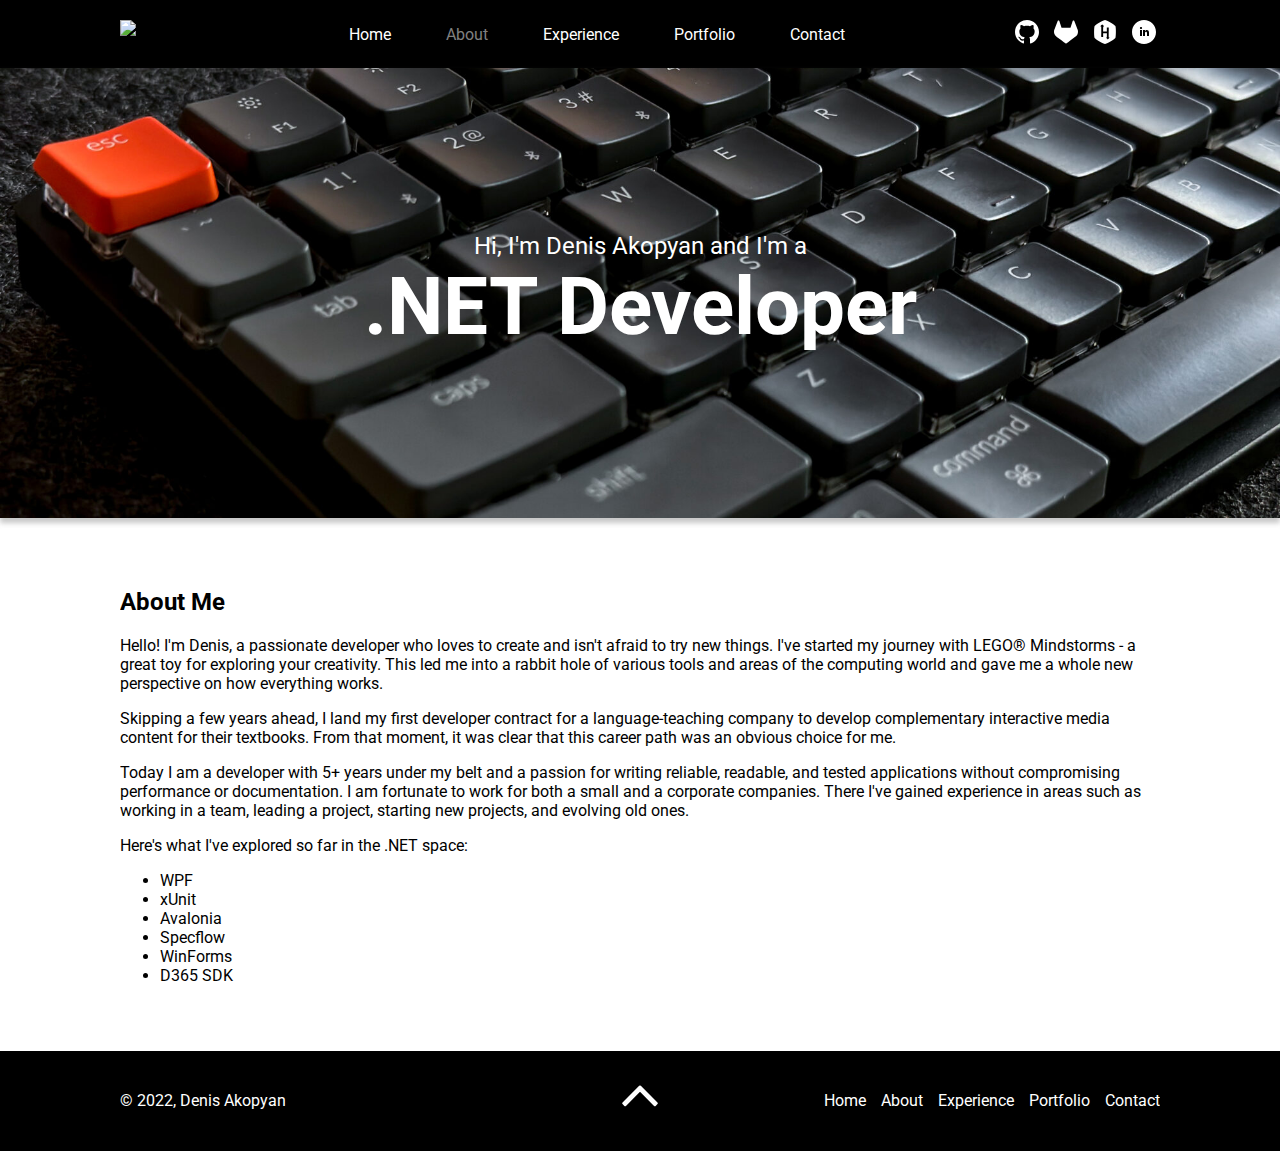
==== views/about.html @ 88c308e4 "Complete basic page style" ====
<!DOCTYPE html>
<html lang="en">
<head>
  <meta name="viewport" content="width=device-width, initial-scale=1">
  <link href='https://fonts.googleapis.com/css?family=Roboto' rel='stylesheet' type='text/css'>
  <link rel="apple-touch-icon" sizes="180x180" href="../images/apple-touch-icon.png">
  <link rel="icon" type="image/png" sizes="32x32" href="../images/favicon-32x32.png">
  <link rel="icon" type="image/png" sizes="16x16" href="../images/favicon-16x16.png">
  <link rel="manifest" href="/site.webmanifest">
  <link rel="stylesheet" type="text/css" href="../styles/global.css" />
  <link rel="stylesheet" type="text/css" media="print, speech" href="../styles/print.css" />
  <title class="title">About - Denis Akopyan</title>
</head>
<body>
<a id="top"></a>
<noscript>
  Your browser either does not support JavaScript, or has it disabled!
  For the best browsing experience of this website, please ensure Javascript is available.
</noscript>
<div id="css-warning">
  Your browser has CSS disabled.
  This breaks the style of the website and content filtering for its printed version.
</div>

<nav class="no-print">
  <div id="navContainer">
    <div class="logo">
      <img src="https://avatars.githubusercontent.com/u/16069996?v=4" width="64" height="64" alt="Logo" style="user-select: none; -webkit-user-drag: none"/>
    </div>
    <div class="menu">
      <a href="../index.html">Home</a>
      <a href="#" class="selected">About</a>
      <a href="./experience.html">Experience</a>
      <a href="./portfolio.html">Portfolio</a>
      <a href="./contacts.html">Contact</a>
    </div>
    <div class="socials-container">
      <a href="https://github.com/hailstorm75" aria-label="GitHub" target="_blank" rel="noreferrer">
        <svg xmlns="http://www.w3.org/2000/svg" width="24" height="24" viewBox="0 0 24 24">
          <title>GitHub</title>
          <path d="M12 0c-6.626 0-12 5.373-12 12 0 5.302 3.438 9.8 8.207 11.387.599.111.793-.261.793-.577v-2.234c-3.338.726-4.033-1.416-4.033-1.416-.546-1.387-1.333-1.756-1.333-1.756-1.089-.745.083-.729.083-.729 1.205.084 1.839 1.237 1.839 1.237 1.07 1.834 2.807 1.304 3.492.997.107-.775.418-1.305.762-1.604-2.665-.305-5.467-1.334-5.467-5.931 0-1.311.469-2.381 1.236-3.221-.124-.303-.535-1.524.117-3.176 0 0 1.008-.322 3.301 1.23.957-.266 1.983-.399 3.003-.404 1.02.005 2.047.138 3.006.404 2.291-1.552 3.297-1.23 3.297-1.23.653 1.653.242 2.874.118 3.176.77.84 1.235 1.911 1.235 3.221 0 4.609-2.807 5.624-5.479 5.921.43.372.823 1.102.823 2.222v3.293c0 .319.192.694.801.576 4.765-1.589 8.199-6.086 8.199-11.386 0-6.627-5.373-12-12-12z"/>
        </svg>
      </a>
      <a href="https://gitlab.com/hailstorm75" aria-label="GitLab" target="_blank" rel="noreferrer">
        <svg xmlns="http://www.w3.org/2000/svg" width="24" height="24" viewBox="0 0 512 512">
          <title>GitLab</title>
          <path d="M503.5 204.6L502.8 202.8L433.1 21.02C431.7 17.45 429.2 14.43 425.9 12.38C423.5 10.83 420.8 9.865 417.9 9.57C415 9.275 412.2 9.653 409.5 10.68C406.8 11.7 404.4 13.34 402.4 15.46C400.5 17.58 399.1 20.13 398.3 22.9L351.3 166.9H160.8L113.7 22.9C112.9 20.13 111.5 17.59 109.6 15.47C107.6 13.35 105.2 11.72 102.5 10.7C99.86 9.675 96.98 9.295 94.12 9.587C91.26 9.878 88.51 10.83 86.08 12.38C82.84 14.43 80.33 17.45 78.92 21.02L9.267 202.8L8.543 204.6C-1.484 230.8-2.72 259.6 5.023 286.6C12.77 313.5 29.07 337.3 51.47 354.2L51.74 354.4L52.33 354.8L158.3 434.3L210.9 474L242.9 498.2C246.6 500.1 251.2 502.5 255.9 502.5C260.6 502.5 265.2 500.1 268.9 498.2L300.9 474L353.5 434.3L460.2 354.4L460.5 354.1C482.9 337.2 499.2 313.5 506.1 286.6C514.7 259.6 513.5 230.8 503.5 204.6z"/>
        </svg>
      </a>
      <a href="https://www.hackerrank.com/denis_akopyan" aria-label="HackerRank" target="_blank" rel="noreferrer">
        <svg xmlns="http://www.w3.org/2000/svg" width="24" height="24" viewBox="0 0 512 512">
          <title>HackerRank</title>
          <path d="M477.5 128C463 103.05 285.13 0 256.16 0S49.25 102.79 34.84 128s-14.49 230.8 0 256 192.38 128 221.32 128S463 409.08 477.49 384s14.51-231 .01-256zM316.13 414.22c-4 0-40.91-35.77-38-38.69.87-.87 6.26-1.48 17.55-1.83 0-26.23.59-68.59.94-86.32 0-2-.44-3.43-.44-5.85h-79.93c0 7.1-.46 36.2 1.37 72.88.23 4.54-1.58 6-5.74 5.94-10.13 0-20.27-.11-30.41-.08-4.1 0-5.87-1.53-5.74-6.11.92-33.44 3-84-.15-212.67v-3.17c-9.67-.35-16.38-1-17.26-1.84-2.92-2.92 34.54-38.69 38.49-38.69s41.17 35.78 38.27 38.69c-.87.87-7.9 1.49-16.77 1.84v3.16c-2.42 25.75-2 79.59-2.63 105.39h80.26c0-4.55.39-34.74-1.2-83.64-.1-3.39.95-5.17 4.21-5.2 11.07-.08 22.15-.13 33.23-.06 3.46 0 4.57 1.72 4.5 5.38C333 354.64 336 341.29 336 373.69c8.87.35 16.82 1 17.69 1.84 2.88 2.91-33.62 38.69-37.58 38.69z"/>
        </svg>
      </a>
      <a href="https://www.linkedin.com/in/denis-akopyan-6b188b136/" aria-label="LinkedIn" target="_blank" rel="noreferrer">
        <svg xmlns="http://www.w3.org/2000/svg" width="24" height="24" viewBox="0 0 24 24">
          <title>LinkedIn</title>
          <path d="M12 0c-6.627 0-12 5.373-12 12s5.373 12 12 12 12-5.373 12-12-5.373-12-12-12zm-2 16h-2v-6h2v6zm-1-6.891c-.607 0-1.1-.496-1.1-1.109 0-.612.492-1.109 1.1-1.109s1.1.497 1.1 1.109c0 .613-.493 1.109-1.1 1.109zm8 6.891h-1.998v-2.861c0-1.881-2.002-1.722-2.002 0v2.861h-2v-6h2v1.093c.872-1.616 4-1.736 4 1.548v3.359z"/>
        </svg>
      </a>
    </div>
  </div>
</nav>
<header id="hero-header">
  <div class="header-content no-select">
    <div class="small-heading">
      Hi, I'm <span class="authorName">Denis Akopyan</span> and I'm a
    </div>
    <div class="large-heading">
      .NET Developer
    </div>
  </div>
</header>

<main>
  <section id="about-me">
    <div class="sectionContent">
      <h2>About Me</h2>
      <p>
        Hello! I'm Denis, a passionate developer who loves to create and isn't afraid to try new things.
        I've started my journey with LEGO&reg; Mindstorms - a great toy for exploring your creativity.
        This led me into a rabbit hole of various tools and areas of the computing world and gave me a whole new perspective on how everything works.
      </p>
      <p>
        Skipping a few years ahead, I land my first developer contract for a language-teaching company to develop complementary interactive media content for their textbooks.
        From that moment, it was clear that this career path was an obvious choice for me.
      </p>
      <p>
        Today I am a developer with 5+ years under my belt and a passion for writing reliable, readable, and tested applications without compromising performance or documentation.
        I am fortunate to work for both a small and a corporate companies. There I've gained experience in areas such as working in a team, leading a project, starting new projects, and evolving old ones.
      </p>
      <p>
        Here's what I've explored so far in the .NET space:
      </p>
      <ul class="twoColumns">
        <li>WPF</li>
        <li>xUnit</li>
        <li>Avalonia</li>
        <li>Specflow</li>
        <li>WinForms</li>
        <li>D365 SDK</li>
      </ul>
    </div>
  </section>
</main>
<footer>
  <div id="footer-container">
    <div id="copyright">
      &#169; 2022, Denis Akopyan
    </div>
    <div id="back-to-top">
      <a href="#top" aria-label="Back To Top">
        <svg width="64" height="64" viewBox="0 0 1792 1792" xmlns="http://www.w3.org/2000/svg">
          <title>Back To Top</title>
          <path d="M1395 1184q0 13-10 23l-50 50q-10 10-23 10t-23-10l-393-393-393 393q-10 10-23 10t-23-10l-50-50q-10-10-10-23t10-23l466-466q10-10 23-10t23 10l466 466q10 10 10 23z"/>
        </svg>
      </a>
    </div>
    <div class="menu">
      <a href="../index.html">Home</a>
      <a href="#">About</a>
      <a href="./experience.html">Experience</a>
      <a href="./portfolio.html">Portfolio</a>
      <a href="./contacts.html">Contact</a>
    </div>
  </div>
</footer>
</body>
</html>
---- styles/global.css ----
.print-only {
    display: none;
}

.no-select {
    user-select: none;
    cursor: default;
}

.center-text {
    text-align: center;
}

#css-warning {
    display: none;
}

html {
    font-family: 'Roboto', sans-serif;
    font-size: 16px;
    scroll-behavior: smooth;
}

body {
    margin: 0;
    width: 100%;
    min-height: 100%;
}

nav {
    background-color: black;
    padding: 20px;
}

footer {
    height: 100px;
    background-color: black;
    color: white;
}

footer #footer-container {
    z-index: 10;
    margin: 0 auto;
    width: 1040px;
    height: 100%;
    display: grid;
    grid-template-columns: 2fr 1fr 2fr;
    overflow: hidden;
}

footer div#footer-container div {
    bottom: 50%;
    transform: translateY(40%);
}
footer div#footer-container div#back-to-top {
    margin: 0 auto;
    transform: translateY(10%);
}

footer div#footer-container div#back-to-top path {
    fill: white;
}

footer div#footer-container .menu {
    display: flex;
    justify-content: right;
    gap: 15px;
    user-select: none;
    -webkit-user-select: none;
    z-index: 15;
}

nav #navContainer {
    z-index: 10;
    margin: 0 auto; /* centers the div */
    width: 1040px;
    display: grid;
    grid-template-columns: 64px auto 150px;
    overflow: hidden;
}

nav #socialsContainer {
    z-index: 9;
    float: right;
    color: white;
    list-style: none;
}

nav #navContainer .logo {
    grid-column: 1;
}

nav #navContainer .menu {
    grid-column: 2;
    display: flex;
    justify-content: center;
    align-items: center;
    gap: 55px;
    user-select: none;
    -webkit-user-select: none;
    z-index: 15;
}

.menu a {
    color: white;
    position: relative;
    text-decoration: none;
}
.menu a:visited {
    text-decoration: none;
}

.menu a::before{
    content: '';
    position: absolute;
    bottom: -3px;
    right: 0;
    width: 0;
    height: 3px;
    background-color: #0074D9;
    transition: width 0.6s cubic-bezier(0.25, 1, 0.5, 1);
}

@media (hover: hover) and (pointer: fine) {
    .menu a:hover::before{
        left: 0;
        right: auto;
        width: 100%;
    }
}

.menu .selected {
    color: gray;
}

nav .socials-container {
    display: flex;
    justify-content: center;
    align-items: center;
    gap: 15px;
}

.socials-container a path {
    fill: white;
    transition: 0.3s;
}

.socials-container a:hover path {
    fill: gray;
}

header#hero-header {
    height: 450px;
    -moz-box-shadow:0 5px 5px rgba(182, 182, 182, 0.75);
    -webkit-box-shadow: 0 5px 5px rgba(182, 182, 182, 0.75);
    box-shadow: 0 5px 5px rgba(182, 182, 182, 0.75);
    background-image: url("../images/homeFeatured.jpg");
    background-position: 0 25%;
    background-repeat: no-repeat;
    background-size: cover;
    position: relative;
}

header div.header-content {
    text-align: center;
    align-items: center;
    position: absolute;
    top: 50%;
    width: 100%;
    margin: 0 auto;
    transform: translate(0%, -50%);
    color: white;
}

div.header-content .small-heading {
    font-size: 1.5em;
}

div.header-content .large-heading {
    margin: 0 auto;
    font-weight: bold;
    text-align: center;
    font-size: 5em;
}

@media only screen and (max-width: 750px){
    /* CSS that should be displayed if width is equal to or less than 991px goes here */
    div.header-content .large-heading {
        width: min-content;
        text-align: left;
        font-size: 3em;
    }

    div.header-content .small-heading {
        font-size: 0.9em;
    }
}

main {
    width: 1040px;
    overflow: hidden;
    margin: 50px auto;
}
---- styles/print.css ----
.no-print {
    display: none;
}
header {
    all: unset;
    max-width: 1000px;
    display: block;
    margin: 0 auto;
}
section {
    all: unset;
}
section .sectionContent {
    all: unset;
}
section:hover {
    all: unset;
}

header .small-heading {
    font-size: 14px;
    display: inline;
}

header h1 {
    all: unset;
    font-size: 14px;
    color: #DCAB66;
    font-weight: normal;
    display: inline;
}

h1 {
    all: unset;
    font-weight: bold;
    font-size: 26px;
}
h2 {
    all: unset;
    font-weight: bold;
    font-size: 20px;
}
h3 {
    all: unset;
    font-weight: bold;
    font-size: 16px;
}

header div.header-content {
    all: unset;
}

div.header-content .small-heading {
    all: unset;
}

div.header-content .large-heading {
    all: unset;
}

div#portfolio-grid {
    all: unset;
    display: block;
    width: 100%;
}
div#portfolio-grid .column .card {
    all: unset;
}
header#hero-header {
    all: unset;
}
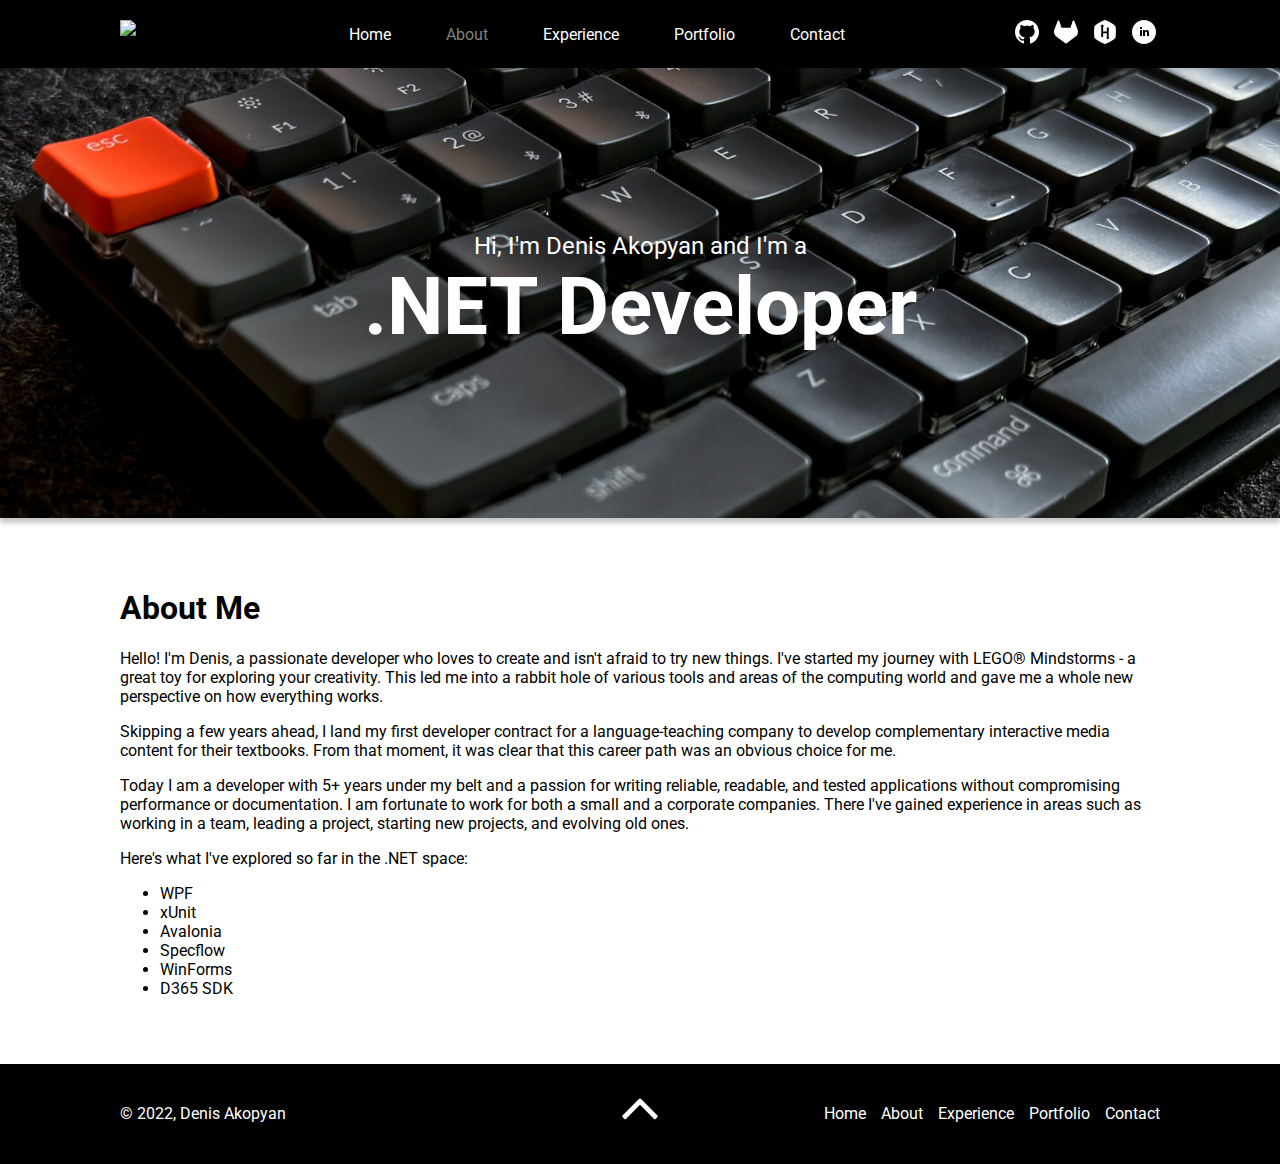
==== commit 40a5c710: "Modify about page" ====
--- a/views/about.html
+++ b/views/about.html
@@ -75,8 +75,7 @@
 
 <main>
   <section id="about-me">
-    <div class="sectionContent">
-      <h2>About Me</h2>
+      <h1>About Me</h1>
       <p>
         Hello! I'm Denis, a passionate developer who loves to create and isn't afraid to try new things.
         I've started my journey with LEGO&reg; Mindstorms - a great toy for exploring your creativity.
@@ -101,7 +100,6 @@
         <li>WinForms</li>
         <li>D365 SDK</li>
       </ul>
-    </div>
   </section>
 </main>
 <footer>
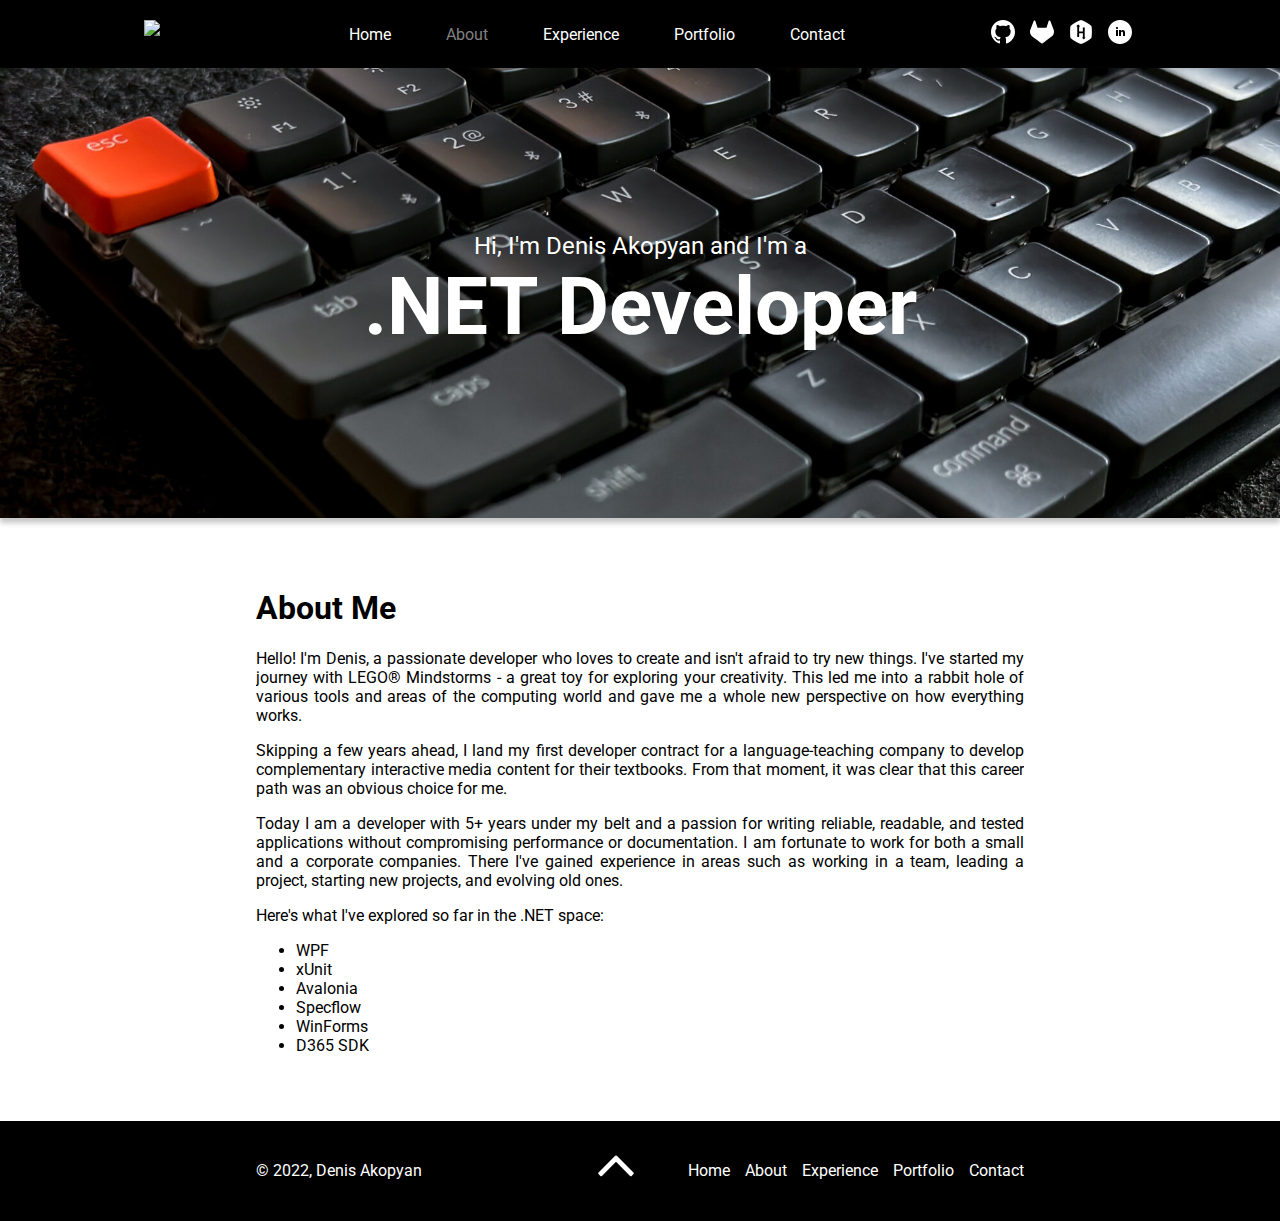
==== commit 29ca893f: "Improve SEO" ====
--- a/views/about.html
+++ b/views/about.html
@@ -2,6 +2,14 @@
 <html lang="en">
 <head>
   <meta name="viewport" content="width=device-width, initial-scale=1">
+  <meta name="title" content=".NET Developer portfolio - Denis Akopyan">
+  <meta name="description" content="Backend developer personal portfolio">
+  <meta name="keywords" content=".NET, dotnet, csharp, c#, desktop, developer, development, portfolio, programmer, programming">
+  <meta name="robots" content="index, follow">
+  <meta http-equiv="Content-Type" content="text/html; charset=utf-8">
+  <meta name="language" content="English">
+  <meta name="author" content="Denis Akopyan">
+
   <link href='https://fonts.googleapis.com/css?family=Roboto' rel='stylesheet' type='text/css'>
   <link rel="apple-touch-icon" sizes="180x180" href="../images/apple-touch-icon.png">
   <link rel="icon" type="image/png" sizes="32x32" href="../images/favicon-32x32.png">
--- a/styles/global.css
+++ b/styles/global.css
@@ -41,7 +41,7 @@
 footer #footer-container {
     z-index: 10;
     margin: 0 auto;
-    width: 1040px;
+    width: 60%;
     height: 100%;
     display: grid;
     grid-template-columns: 2fr 1fr 2fr;
@@ -73,17 +73,10 @@
 nav #navContainer {
     z-index: 10;
     margin: 0 auto; /* centers the div */
-    width: 1040px;
+    width: 80%;
     display: grid;
     grid-template-columns: 64px auto 150px;
     overflow: hidden;
-}
-
-nav #socialsContainer {
-    z-index: 9;
-    float: right;
-    color: white;
-    list-style: none;
 }
 
 nav #navContainer .logo {
@@ -183,8 +176,15 @@
     font-size: 5em;
 }
 
-@media only screen and (max-width: 750px){
-    /* CSS that should be displayed if width is equal to or less than 991px goes here */
+@media screen and (max-width: 1020px){
+    nav #navContainer {
+        grid-template-columns: 64px auto;
+    }
+
+    nav .socials-container {
+        display: none;
+    }
+
     div.header-content .large-heading {
         width: min-content;
         text-align: left;
@@ -196,8 +196,16 @@
     }
 }
 
+@media screen and (max-width: 860px) {
+
+}
+
 main {
-    width: 1040px;
+    width: 60%;
     overflow: hidden;
     margin: 50px auto;
+}
+
+section p {
+    text-align: justify;
 }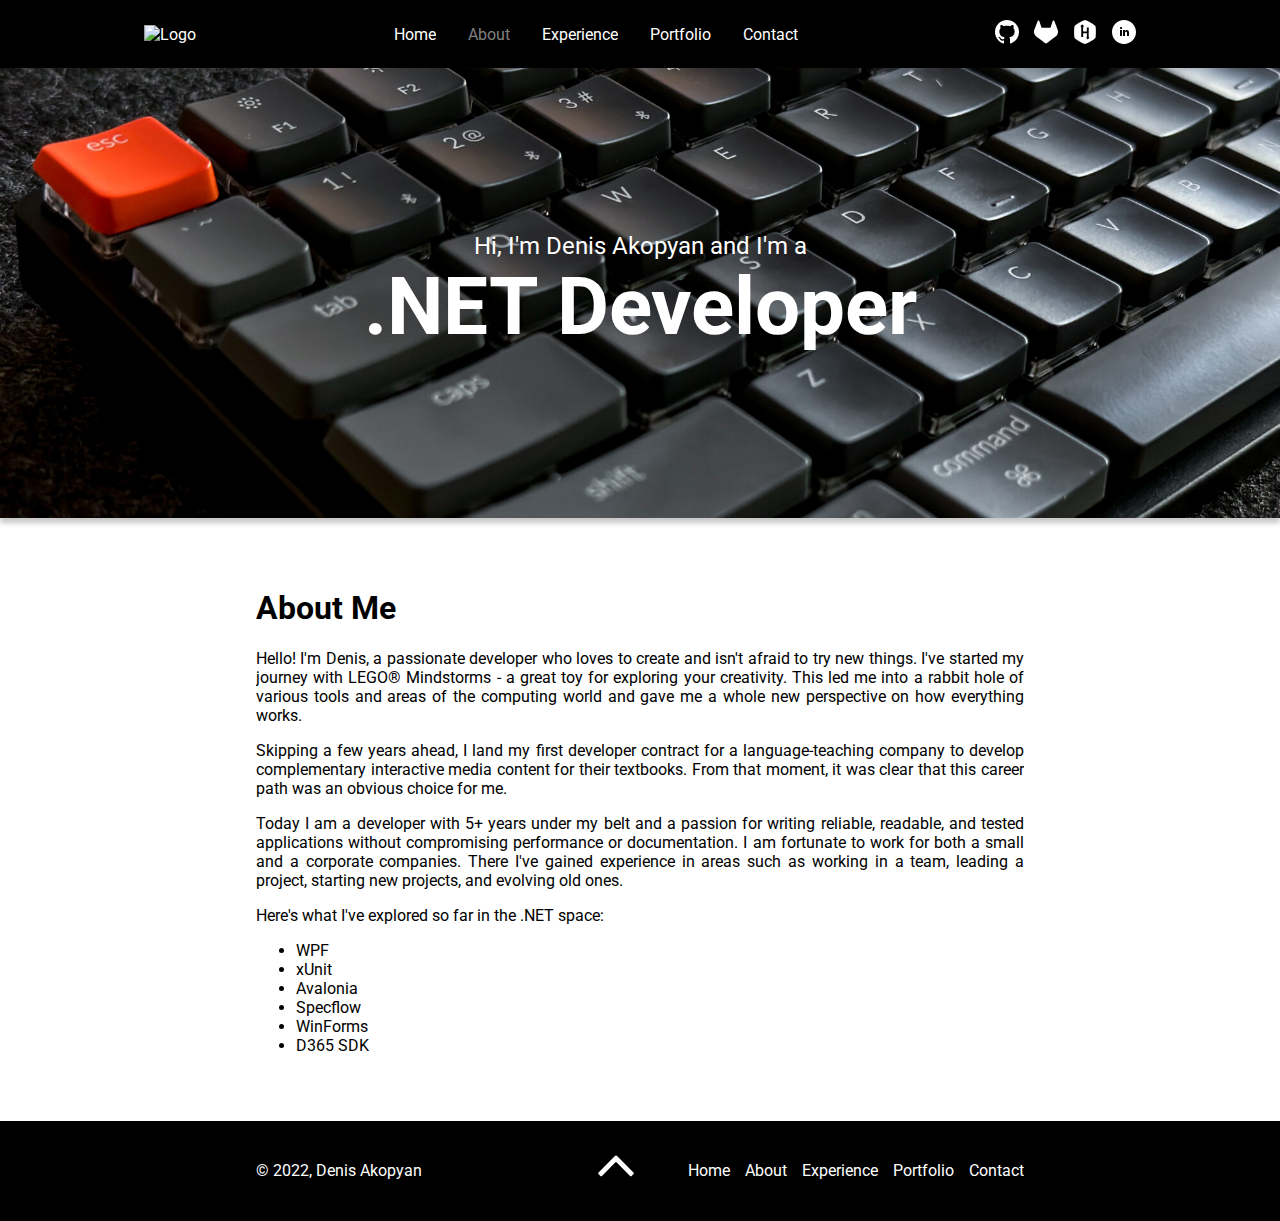
==== commit 820a80b2: "Place burger menu each page" ====
--- a/views/about.html
+++ b/views/about.html
@@ -15,8 +15,8 @@
   <link rel="icon" type="image/png" sizes="32x32" href="../images/favicon-32x32.png">
   <link rel="icon" type="image/png" sizes="16x16" href="../images/favicon-16x16.png">
   <link rel="manifest" href="/site.webmanifest">
-  <link rel="stylesheet" type="text/css" href="../styles/global.css" />
-  <link rel="stylesheet" type="text/css" media="print, speech" href="../styles/print.css" />
+  <link rel="stylesheet" type="text/css" href="../styles/global.css" >
+  <link rel="stylesheet" type="text/css" media="print" href="../styles/print.css" >
   <title class="title">About - Denis Akopyan</title>
 </head>
 <body>
@@ -33,15 +33,22 @@
 <nav class="no-print">
   <div id="navContainer">
     <div class="logo">
-      <img src="https://avatars.githubusercontent.com/u/16069996?v=4" width="64" height="64" alt="Logo" style="user-select: none; -webkit-user-drag: none"/>
+      <img src="https://avatars.githubusercontent.com/u/16069996?v=4" width="64" height="64" alt="Logo" style="user-select: none; -webkit-user-drag: none">
     </div>
-    <div class="menu">
-      <a href="../index.html">Home</a>
-      <a href="#" class="selected">About</a>
-      <a href="./experience.html">Experience</a>
-      <a href="./portfolio.html">Portfolio</a>
-      <a href="./contacts.html">Contact</a>
-    </div>
+
+    <input id="menu-toggle" type="checkbox" />
+    <label class='menu-button-container' for="menu-toggle">
+      <div class='menu-button'></div>
+    </label>
+
+    <ul class="menu">
+      <li><a href="../index.html">Home</a></li>
+      <li><a href="#" class="selected">About</a></li>
+      <li><a href="./experience.html">Experience</a></li>
+      <li><a href="./portfolio.html">Portfolio</a></li>
+      <li><a href="./contacts.html">Contact</a></li>
+    </ul>
+
     <div class="socials-container">
       <a href="https://github.com/hailstorm75" aria-label="GitHub" target="_blank" rel="noreferrer">
         <svg xmlns="http://www.w3.org/2000/svg" width="24" height="24" viewBox="0 0 24 24">
--- a/styles/global.css
+++ b/styles/global.css
@@ -1,3 +1,7 @@
+* {
+    box-sizing: border-box;
+}
+
 .print-only {
     display: none;
 }
@@ -70,61 +74,7 @@
     z-index: 15;
 }
 
-nav #navContainer {
-    z-index: 10;
-    margin: 0 auto; /* centers the div */
-    width: 80%;
-    display: grid;
-    grid-template-columns: 64px auto 150px;
-    overflow: hidden;
-}
-
-nav #navContainer .logo {
-    grid-column: 1;
-}
-
-nav #navContainer .menu {
-    grid-column: 2;
-    display: flex;
-    justify-content: center;
-    align-items: center;
-    gap: 55px;
-    user-select: none;
-    -webkit-user-select: none;
-    z-index: 15;
-}
-
-.menu a {
-    color: white;
-    position: relative;
-    text-decoration: none;
-}
-.menu a:visited {
-    text-decoration: none;
-}
-
-.menu a::before{
-    content: '';
-    position: absolute;
-    bottom: -3px;
-    right: 0;
-    width: 0;
-    height: 3px;
-    background-color: #0074D9;
-    transition: width 0.6s cubic-bezier(0.25, 1, 0.5, 1);
-}
-
-@media (hover: hover) and (pointer: fine) {
-    .menu a:hover::before{
-        left: 0;
-        right: auto;
-        width: 100%;
-    }
-}
-
-.menu .selected {
-    color: gray;
-}
+
 
 nav .socials-container {
     display: flex;
@@ -176,6 +126,103 @@
     font-size: 5em;
 }
 
+section p {
+    text-align: justify;
+}
+
+main {
+    width: 60%;
+    overflow: hidden;
+    margin: 50px auto;
+}
+
+#navContainer {
+    margin: 0 auto;
+    width: 80%;
+    display: flex;
+    flex-direction: row;
+    align-items: center;
+    justify-content: space-between;
+    color: #FFF;
+}
+
+.menu {
+    display: flex;
+    flex-direction: row;
+    list-style-type: none;
+    margin: 0;
+    padding: 0;
+    z-index: 100;
+}
+
+.menu a {
+    color: white;
+    position: relative;
+    text-decoration: none;
+}
+.menu a:visited {
+    text-decoration: none;
+}
+
+.menu .selected {
+    color: gray;
+}
+
+.menu li {
+    margin: 0 1rem;
+    overflow: hidden;
+}
+
+.menu-button-container {
+    display: none;
+    height: 100%;
+    width: 30px;
+    cursor: pointer;
+    flex-direction: column;
+    justify-content: center;
+    align-items: center;
+}
+
+#menu-toggle {
+    display: none;
+}
+
+.menu-button,
+.menu-button::before,
+.menu-button::after {
+    display: block;
+    background-color: #fff;
+    position: absolute;
+    height: 4px;
+    width: 30px;
+    transition: transform 400ms cubic-bezier(0.23, 1, 0.32, 1);
+    border-radius: 2px;
+}
+
+.menu-button::before {
+    content: '';
+    margin-top: -8px;
+}
+
+.menu-button::after {
+    content: '';
+    margin-top: 8px;
+}
+
+#menu-toggle:checked + .menu-button-container .menu-button::before {
+    margin-top: 0;
+    transform: rotate(405deg);
+}
+
+#menu-toggle:checked + .menu-button-container .menu-button {
+    background: rgba(255, 255, 255, 0);
+}
+
+#menu-toggle:checked + .menu-button-container .menu-button::after {
+    margin-top: 0;
+    transform: rotate(-405deg);
+}
+
 @media screen and (max-width: 1020px){
     nav #navContainer {
         grid-template-columns: 64px auto;
@@ -197,15 +244,64 @@
 }
 
 @media screen and (max-width: 860px) {
-
-}
-
-main {
-    width: 60%;
-    overflow: hidden;
-    margin: 50px auto;
-}
-
-section p {
-    text-align: justify;
+    footer #footer-container {
+        grid-template-columns: 1fr;
+    }
+
+    footer #footer-container #copyright {
+       text-align: center;
+    }
+
+    footer div#footer-container .menu {
+        visibility: collapse;
+        display: none;
+    }
+
+    footer div#footer-container div#back-to-top {
+        visibility: collapse;
+        display: none;
+    }
+
+    section p {
+        text-align: left;
+    }
+
+    .menu-button-container {
+        display: flex;
+    }
+    .menu {
+        position: absolute;
+        top: 0;
+        margin-top: 108px;
+        left: 0;
+        flex-direction: column;
+        width: 100%;
+        justify-content: center;
+        align-items: center;
+    }
+    #menu-toggle ~ .menu li {
+        height: 0;
+        margin: 0;
+        padding: 0;
+        border: 0;
+        transition: height 400ms cubic-bezier(0.23, 1, 0.32, 1);
+    }
+    #menu-toggle:checked ~ .menu li {
+        border: 1px solid #333;
+        height: 2.5em;
+        padding: 0.5em;
+        transition: height 400ms cubic-bezier(0.23, 1, 0.32, 1);
+    }
+    .menu > li {
+        display: flex;
+        justify-content: center;
+        margin: 0;
+        padding: 0.5em 0;
+        width: 100%;
+        color: white;
+        background-color: #222;
+    }
+    .menu > li:not(:last-child) {
+        border-bottom: 1px solid #444;
+    }
 }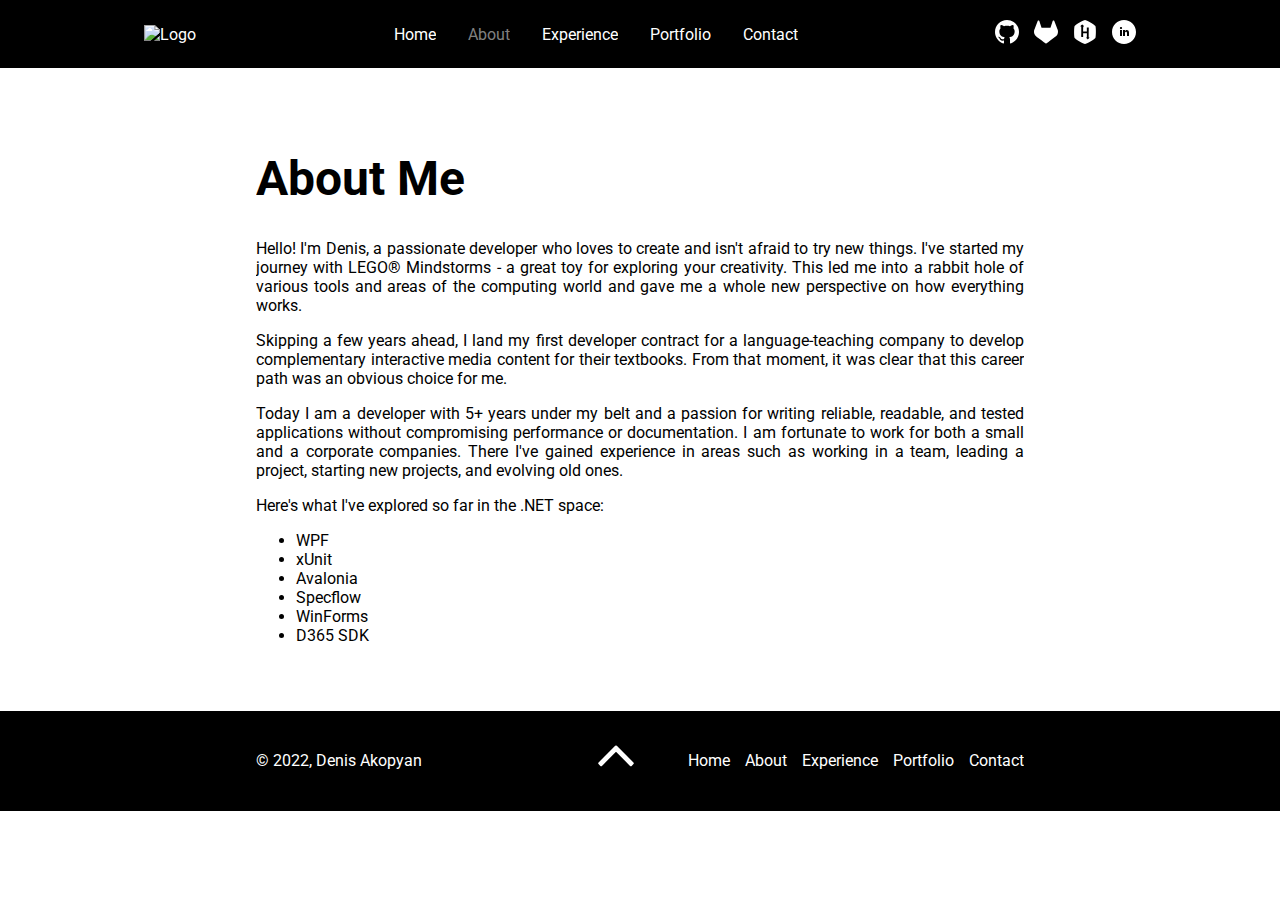
==== commit 1d4253f1: "Complete the portfolio content" ====
--- a/views/about.html
+++ b/views/about.html
@@ -77,16 +77,6 @@
     </div>
   </div>
 </nav>
-<header id="hero-header">
-  <div class="header-content no-select">
-    <div class="small-heading">
-      Hi, I'm <span class="authorName">Denis Akopyan</span> and I'm a
-    </div>
-    <div class="large-heading">
-      .NET Developer
-    </div>
-  </div>
-</header>
 
 <main>
   <section id="about-me">
--- a/styles/global.css
+++ b/styles/global.css
@@ -73,8 +73,6 @@
     -webkit-user-select: none;
     z-index: 15;
 }
-
-
 
 nav .socials-container {
     display: flex;
@@ -119,7 +117,7 @@
     font-size: 1.5em;
 }
 
-div.header-content .large-heading {
+div.header-content h1.large-heading {
     margin: 0 auto;
     font-weight: bold;
     text-align: center;
@@ -223,6 +221,43 @@
     transform: rotate(-405deg);
 }
 
+h1 {
+    font-size: 3em;
+}
+
+h2 {
+    font-size: 2em;
+}
+
+.card {
+    box-shadow: 0 4px 8px 0 rgba(0,0,0,0.2);
+    padding: 20px;
+    margin: 10px;
+}
+
+.card .card-content {
+    display: inline-grid;
+    width: 100%;
+    grid-template-columns: 1fr auto;
+}
+
+.card .card-content img {
+    text-align: right;
+}
+
+.card .card-content p {
+    text-align: left!important;
+}
+
+.card .card-title {
+    margin-top: 0;
+    margin-bottom: 15px;
+    font-weight: bold;
+}
+
+.card img {
+    height: 64px;
+}
 @media screen and (max-width: 1020px){
     nav #navContainer {
         grid-template-columns: 64px auto;
